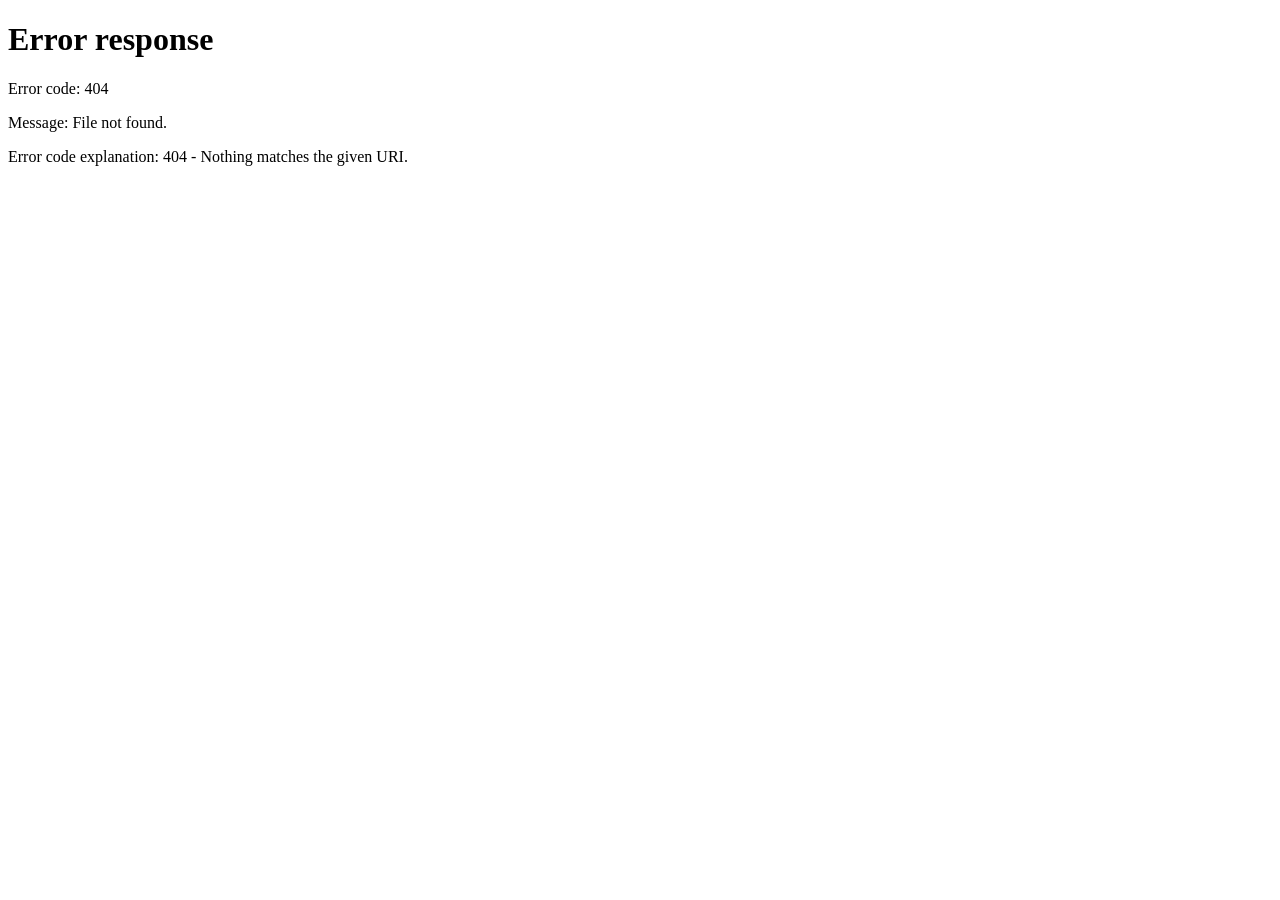
==== index.html @ 8aa589b8 "Added html files" ====
<!DOCTYPE html>
<html lang="en">
<head>
  <meta charset="UTF-8" />
  <meta name="viewport" content="width=device-width, initial-scale=1.0" />
  <meta http-equiv="refresh" content="0; url=../learnzy.html" />
  <link rel="canonical" href="https://www.mobyrextech.com/learnzy.html" />
  <title>Learnzy</title>
</head>
<body>
  <p>Redirecting to the Learnzy page…</p>
  <script>
    window.location.replace('../learnzy.html');
  </script>
</body>
</html>
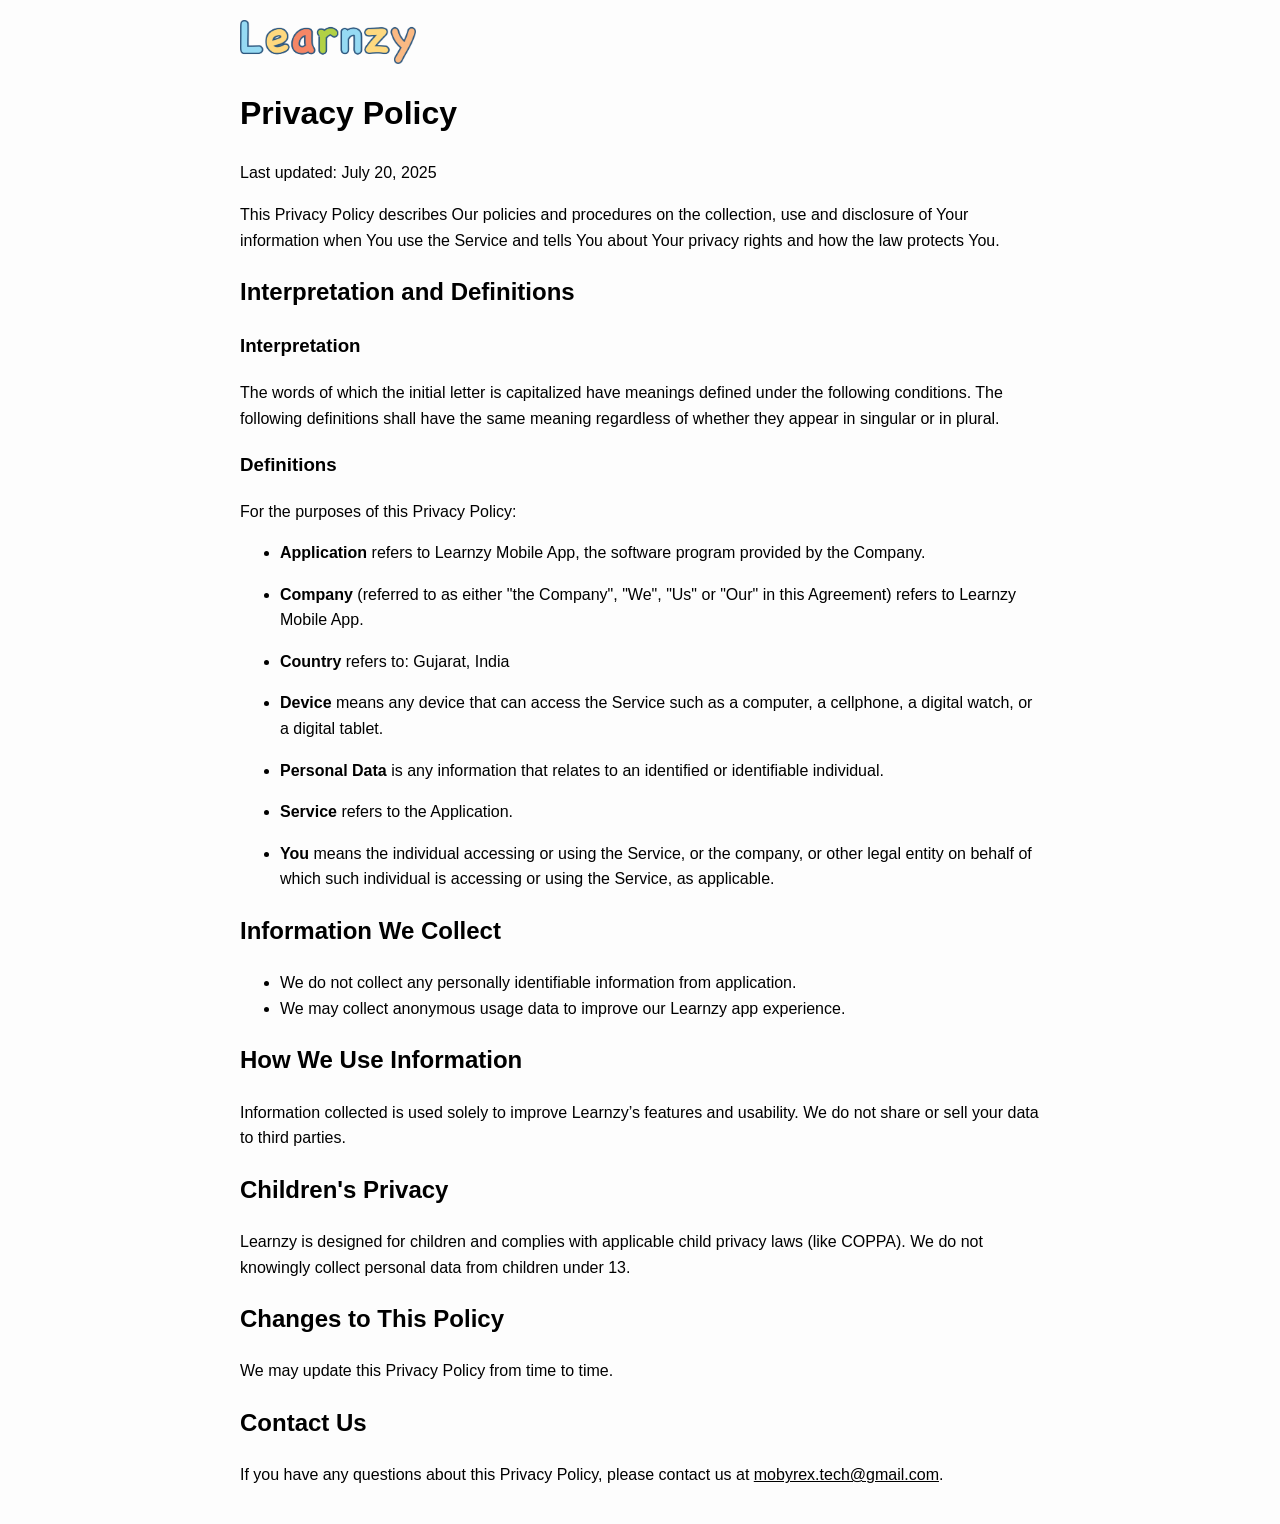
==== commit c28709ed: "Updated html files" ====
--- a/index.html
+++ b/index.html
@@ -2,15 +2,71 @@
 <html lang="en">
 <head>
   <meta charset="UTF-8" />
-  <meta name="viewport" content="width=device-width, initial-scale=1.0" />
-  <meta http-equiv="refresh" content="0; url=../learnzy.html" />
-  <link rel="canonical" href="https://www.mobyrextech.com/learnzy.html" />
-  <title>Learnzy</title>
+  <meta name="viewport" content="width=device-width, initial-scale=1.0"/>
+  <title>Privacy Policy</title>
+  <link rel="stylesheet" href="learnzy-style.css" />
 </head>
 <body>
-  <p>Redirecting to the Learnzy page…</p>
-  <script>
-    window.location.replace('../learnzy.html');
-  </script>
+  <img src="appIcon.png" alt="Learnzy" class="brand-logo" />
+
+  <h1>Privacy Policy</h1>
+  <p>Last updated: July 20, 2025</p>
+
+  <p>This Privacy Policy describes Our policies and procedures on the collection, use and disclosure of Your information when You use the Service and tells You about Your privacy rights and how the law protects You.</p>
+
+  <h2>Interpretation and Definitions</h2>
+  <h3>Interpretation</h3>
+  <p>The words of which the initial letter is capitalized have meanings defined under the following conditions. The following definitions shall have the same meaning regardless of whether they appear in singular or in plural.</p>
+  <h3>Definitions</h3>
+  <p>For the purposes of this Privacy Policy:</p>
+  <ul>
+  <li>
+    <p><strong>Application</strong> refers to Learnzy Mobile App, the software program provided by the Company.</p>
+  </li>
+  <li>
+    <p><strong>Company</strong> (referred to as either &quot;the Company&quot;, &quot;We&quot;, &quot;Us&quot; or &quot;Our&quot; in this Agreement) refers to Learnzy Mobile App.</p>
+  </li>
+  <li>
+    <p><strong>Country</strong> refers to: Gujarat,  India</p>
+  </li>
+  <li>
+    <p><strong>Device</strong> means any device that can access the Service such as a computer, a cellphone, a digital watch, or a digital tablet.</p>
+  </li>
+  <li>
+    <p><strong>Personal Data</strong> is any information that relates to an identified or identifiable individual.</p>
+  </li>
+  <li>
+    <p><strong>Service</strong> refers to the Application.</p>
+  </li>
+  <li>
+    <p><strong>You</strong> means the individual accessing or using the Service, or the company, or other legal entity on behalf of which such individual is accessing or using the Service, as applicable.</p>
+  </li>
+</ul>
+
+  <h2>Information We Collect</h2>
+  <ul>
+    <li>We do not collect any personally identifiable information from application.</li>
+    <li>We may collect anonymous usage data to improve our Learnzy app experience.</li>
+  </ul>
+
+  <h2>How We Use Information</h2>
+  <p>
+    Information collected is used solely to improve Learnzy’s features and usability. We do not share or sell your data to third parties.
+  </p>
+
+  <h2>Children's Privacy</h2>
+  <p>
+    Learnzy is designed for children and complies with applicable child privacy laws (like COPPA). We do not knowingly collect personal data from children under 13.
+  </p>
+
+  <h2>Changes to This Policy</h2>
+  <p>
+    We may update this Privacy Policy from time to time.
+  </p>
+
+  <h2>Contact Us</h2>
+  <p>
+    If you have any questions about this Privacy Policy, please contact us at <a href="mailto:mobyrex.tech@gmail.com">mobyrex.tech@gmail.com</a>.
+  </p>
 </body>
 </html>
--- a/learnzy-style.css
+++ b/learnzy-style.css
@@ -0,0 +1,23 @@
+body {
+  font-family: Arial, sans-serif;
+  padding: 20px;
+  max-width: 800px;
+  margin: auto;
+  background-color: #fdfdfd;
+  color: #000; /* Black font color */
+  line-height: 1.6;
+}
+h1, h2 {
+  color: #000; /* Ensure headings are also black */
+}
+.brand-logo {
+  display: block;
+  max-width: 176px;
+  width: 100%;
+  height: auto;
+  margin: 0 0 24px 0;
+}
+a {
+  color: #000; /* Links are also black */
+  text-decoration: underline;
+}
